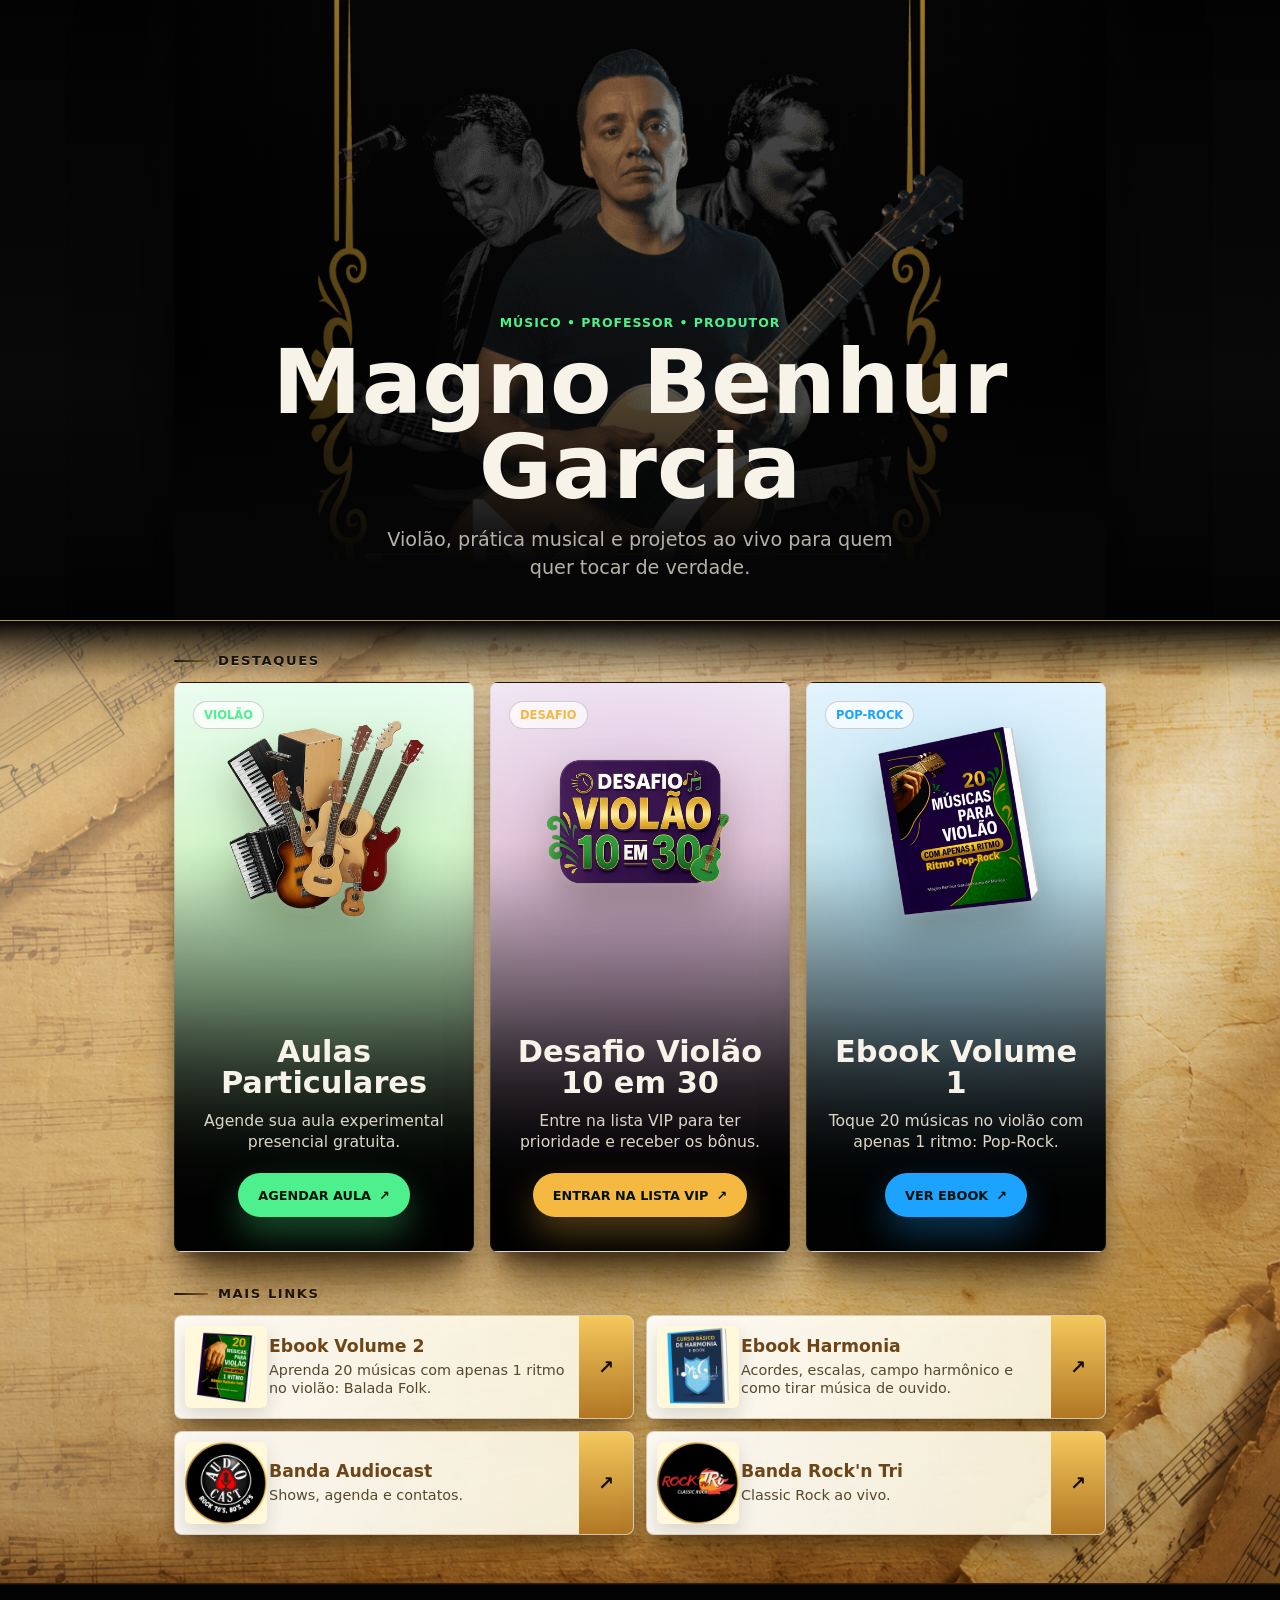
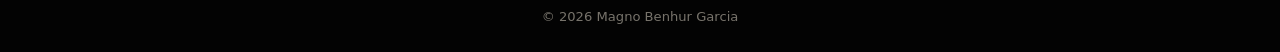
==== index.html @ 5ca04ff6 "Cria mini-site editavel" ====
<!doctype html>
<html lang="pt-BR">
  <head>
    <meta charset="utf-8">
    <meta name="viewport" content="width=device-width, initial-scale=1">
    <title>Magno Benhur Garcia | Links</title>
    <meta name="description" content="Aulas de violão, ebooks, desafio e projetos musicais de Magno Benhur Garcia.">
    <meta name="theme-color" content="#060807">
    <meta property="og:title" content="Magno Benhur Garcia | Links">
    <meta property="og:description" content="Aulas, ebooks, desafio e bandas em um só lugar.">
    <meta property="og:image" content="assets/magno.png">
    <link rel="stylesheet" href="styles.css">
  </head>
  <body>
    <header class="hero-band">
      <div class="page-shell page-shell--hero">
        <section class="hero" aria-labelledby="profile-name">
          <img class="hero__image" src="assets/magno.png" alt="Magno Benhur Garcia" width="1080" height="1080">
          <div class="hero__shade"></div>
          <div class="hero__content">
            <p class="eyebrow">Músico • Professor • Produtor</p>
            <h1 id="profile-name">Magno Benhur Garcia</h1>
            <p class="hero__copy">Violão, prática musical e projetos ao vivo para quem quer tocar de verdade.</p>
          </div>
        </section>
      </div>
    </header>

    <main>
      <div class="music-band">
        <div class="music-band__texture" aria-hidden="true"></div>
        <div class="page-shell page-shell--content">
      <section class="featured" aria-labelledby="featured-title">
        <div class="section-heading">
          <span class="section-heading__mark" aria-hidden="true"></span>
          <h2 id="featured-title">Destaques</h2>
        </div>
        <div id="featured-links" class="featured-grid"></div>
      </section>

      <section class="quick-links" aria-labelledby="quick-title">
        <div class="section-heading section-heading--secondary">
          <span class="section-heading__mark" aria-hidden="true"></span>
          <h2 id="quick-title">Mais links</h2>
        </div>
        <div id="quick-links" class="link-grid"></div>
      </section>
        </div>
      </div>
    </main>

    <footer class="footer">
      <p>© 2026 Magno Benhur Garcia</p>
    </footer>

    <script src="app.js"></script>
  </body>
</html>
---- styles.css ----
:root {
  color-scheme: dark;
  --bg: #050605;
  --panel: #0d100e;
  --panel-soft: #151816;
  --stage: #ead49a;
  --stage-deep: #9b7a3c;
  --text: #f7f3e8;
  --muted: #b7b2a6;
  --ink: #17120a;
  --line: rgba(61, 40, 9, 0.16);
  --green: #4df08c;
  --gold: #f5b942;
  --blue: #1ca3ff;
  --shadow: 0 24px 70px rgba(0, 0, 0, 0.45);
}

* {
  box-sizing: border-box;
}

html {
  min-height: 100%;
  background: var(--bg);
}

body {
  min-height: 100%;
  margin: 0;
  font-family: Inter, ui-sans-serif, system-ui, -apple-system, BlinkMacSystemFont, "Segoe UI", sans-serif;
  background: #030303;
  color: var(--text);
}

a {
  color: inherit;
  text-decoration: none;
}

.page-shell {
  width: min(100%, 980px);
  margin: 0 auto;
  padding: 0 16px;
}

.page-shell--hero {
  padding-bottom: 0;
}

.page-shell--content {
  position: relative;
  z-index: 1;
  padding-top: 32px;
  padding-bottom: 48px;
}

.hero-band {
  background:
    radial-gradient(circle at 50% 12%, rgba(255, 255, 255, 0.06), transparent 32rem),
    linear-gradient(180deg, #030303 0%, #080908 62%, #030303 100%);
}

.hero {
  position: relative;
  min-height: 540px;
  display: grid;
  align-items: end;
  overflow: hidden;
  border-radius: 0 0 8px 8px;
  background: #050505;
  box-shadow: 0 24px 90px rgba(0, 0, 0, 0.62);
}

.hero::before {
  content: "";
  position: absolute;
  inset: 0;
  background:
    linear-gradient(90deg, rgba(255, 255, 255, 0.035) 1px, transparent 1px),
    linear-gradient(rgba(255, 255, 255, 0.025) 1px, transparent 1px);
  background-size: 28px 28px;
  mask-image: linear-gradient(to bottom, rgba(0, 0, 0, 0.3), transparent 72%);
}

.hero__image {
  position: absolute;
  inset: -70px 0 auto;
  width: 100%;
  height: min(92vw, 720px);
  object-fit: cover;
  object-position: center top;
  opacity: 0.94;
}

.hero__shade {
  position: absolute;
  inset: 0;
  background:
    linear-gradient(180deg, rgba(0, 0, 0, 0.02) 0%, rgba(0, 0, 0, 0.5) 56%, #050505 91%),
    linear-gradient(90deg, rgba(0, 0, 0, 0.58), transparent 24%, transparent 76%, rgba(0, 0, 0, 0.58));
}

.hero__content {
  position: relative;
  z-index: 1;
  padding: 0 clamp(20px, 5vw, 56px) 38px;
  text-align: center;
}

.eyebrow {
  margin: 0 0 10px;
  color: var(--green);
  font-size: 0.78rem;
  font-weight: 800;
  letter-spacing: 0.08em;
  text-transform: uppercase;
}

h1,
h2,
h3,
p {
  margin: 0;
}

h1 {
  font-size: clamp(2.45rem, 9vw, 5.6rem);
  line-height: 0.95;
  letter-spacing: 0;
}

.hero__copy {
  max-width: 540px;
  margin: 16px auto 0;
  color: var(--muted);
  font-size: clamp(1rem, 3.2vw, 1.2rem);
  line-height: 1.45;
}

.music-band {
  position: relative;
  overflow: hidden;
  background:
    linear-gradient(180deg, #050605 0%, rgba(5, 6, 5, 0) 58px),
    linear-gradient(180deg, rgba(255, 248, 221, 0.16), rgba(112, 73, 24, 0.1)),
    url("assets/partitura-vintage-bg.png") center top / cover no-repeat;
  border-top: 1px solid rgba(228, 190, 104, 0.78);
  border-bottom: 1px solid rgba(94, 62, 20, 0.5);
}

.music-band::before,
.music-band::after,
.music-band__texture {
  content: "";
  position: absolute;
  pointer-events: none;
}

.music-band::before {
  inset: 0;
  background:
    linear-gradient(90deg, rgba(255, 246, 211, 0.28), rgba(255, 255, 255, 0.08) 44%, rgba(82, 47, 12, 0.08)),
    radial-gradient(circle at 48% 22%, rgba(255, 255, 255, 0.32), transparent 24rem),
    linear-gradient(180deg, rgba(255, 255, 255, 0.1), rgba(69, 42, 13, 0.18));
  opacity: 1;
  mask-image: linear-gradient(180deg, transparent 0%, #000 6%, #000 92%, transparent 100%);
}

.music-band::after {
  inset: 0;
  background: linear-gradient(180deg, rgba(5, 5, 4, 0.1), transparent 18%, transparent 78%, rgba(5, 5, 4, 0.1));
  opacity: 1;
}

.music-band__texture {
  display: none;
}

.featured,
.quick-links {
  padding-top: 0;
}

h2 {
  margin: 0;
  font-size: 0.82rem;
  letter-spacing: 0.12em;
  text-transform: uppercase;
  color: var(--ink);
  text-shadow: 0 1px 0 rgba(255, 255, 255, 0.34);
}

.section-heading {
  display: flex;
  align-items: center;
  gap: 10px;
  margin-bottom: 14px;
}

.section-heading--secondary {
  margin-top: 34px;
}

.section-heading__mark {
  width: 34px;
  height: 2px;
  border-radius: 999px;
  background: linear-gradient(90deg, #17120a, #8b642c);
  box-shadow: 0 0 18px rgba(255, 244, 204, 0.3);
}

.featured-grid {
  display: grid;
  gap: 16px;
}

.feature-card {
  position: relative;
  min-height: 390px;
  display: grid;
  align-content: end;
  overflow: hidden;
  border: 1px solid var(--line);
  border-radius: 8px;
  background:
    linear-gradient(180deg, rgba(255, 255, 255, 0.88) 0%, rgba(255, 247, 218, 0.58) 28%, rgba(7, 9, 7, 0.94) 84%),
    var(--surface);
  box-shadow:
    0 34px 34px -18px rgba(41, 24, 6, 0.68),
    0 18px 16px -16px rgba(28, 17, 5, 0.58),
    0 54px 76px -42px rgba(91, 57, 16, 0.52),
    0 8px 0 rgba(255, 255, 255, 0.18) inset;
  filter: drop-shadow(0 10px 10px rgba(42, 25, 7, 0.24));
  transition: transform 180ms ease, border-color 180ms ease;
}

.feature-card:focus-visible,
.quick-card:focus-visible {
  outline: 3px solid var(--green);
  outline-offset: 4px;
}

.feature-card:hover {
  transform: translateY(-5px);
  border-color: rgba(255, 255, 255, 0.26);
}

.feature-card::after {
  content: "";
  position: absolute;
  inset: 0;
  z-index: 1;
  background:
    linear-gradient(180deg, rgba(255, 255, 255, 0.32) 0%, rgba(255, 255, 255, 0.08) 34%, rgba(0, 0, 0, 0.2) 56%, rgba(0, 0, 0, 0.93) 91%),
    radial-gradient(circle at 50% 28%, var(--glow), transparent 25rem);
  pointer-events: none;
}

.feature-card--green {
  --accent: var(--green);
  --surface: #d9f0c9;
  --glow: rgba(77, 240, 140, 0.3);
}

.feature-card--gold {
  --accent: var(--gold);
  --surface: #ffe7ad;
  --glow: rgba(245, 185, 66, 0.36);
}

.feature-card--purple {
  --accent: var(--gold);
  --surface: #e8ccf3;
  --glow: rgba(137, 54, 157, 0.32);
}

.feature-card--blue {
  --accent: var(--blue);
  --surface: #d8eef5;
  --glow: rgba(28, 163, 255, 0.34);
}

.feature-card--red {
  --accent: #ff5a4f;
  --surface: #f3d0c7;
  --glow: rgba(255, 90, 79, 0.28);
}

.feature-card--dark {
  --accent: #f5b942;
  --surface: #d7d0bd;
  --glow: rgba(23, 18, 10, 0.24);
}

.feature-card__image {
  position: absolute;
  top: 18px;
  left: 50%;
  z-index: 2;
  width: min(68%, 360px);
  aspect-ratio: 1;
  transform: translateX(-50%);
  object-fit: contain;
  filter:
    drop-shadow(0 22px 20px rgba(38, 28, 8, 0.28))
    drop-shadow(0 3px 2px rgba(255, 255, 255, 0.12));
}

.feature-card__tag {
  position: absolute;
  top: 18px;
  left: 18px;
  z-index: 3;
  border: 1px solid rgba(23, 18, 10, 0.18);
  border-radius: 999px;
  padding: 6px 10px;
  background: rgba(255, 255, 255, 0.7);
  color: var(--accent);
  font-size: 0.72rem;
  font-weight: 800;
  text-transform: uppercase;
}

.feature-card__body {
  position: relative;
  z-index: 3;
  padding: 0 22px 24px;
  text-align: center;
}

.feature-card h3 {
  max-width: 620px;
  margin: 0 auto;
  font-size: clamp(1.8rem, 7vw, 3.15rem);
  line-height: 1;
}

.feature-card p {
  max-width: 520px;
  margin: 12px auto 20px;
  color: #ddd6c8;
  font-size: 1rem;
  line-height: 1.38;
}

.feature-card__cta {
  display: inline-flex;
  min-height: 46px;
  align-items: center;
  justify-content: center;
  gap: 8px;
  border-radius: 999px;
  padding: 0 22px;
  background: var(--accent);
  color: #031107;
  font-size: 0.84rem;
  font-weight: 900;
  text-transform: uppercase;
  box-shadow: 0 16px 35px color-mix(in srgb, var(--accent) 32%, transparent);
}

.link-grid {
  display: grid;
  gap: 12px;
}

.quick-card {
  position: relative;
  min-height: 104px;
  display: grid;
  grid-template-columns: 82px 1fr 54px;
  align-items: center;
  overflow: hidden;
  border: 1px solid rgba(91, 62, 25, 0.22);
  border-radius: 8px;
  background:
    linear-gradient(90deg, rgba(255, 255, 255, 0.93) 0%, rgba(255, 249, 226, 0.9) 100%),
    linear-gradient(135deg, rgba(245, 185, 66, 0.28), rgba(126, 82, 28, 0.12));
  box-shadow:
    0 18px 24px -14px rgba(46, 28, 8, 0.58),
    0 34px 46px -30px rgba(96, 61, 18, 0.5);
  filter: drop-shadow(0 7px 7px rgba(42, 25, 7, 0.18));
  transition: transform 180ms ease, border-color 180ms ease;
}

.quick-card:hover {
  transform: translateY(-4px);
  border-color: rgba(123, 88, 37, 0.54);
}

.quick-card__image {
  width: 82px;
  height: 82px;
  margin-left: 10px;
  border-radius: 6px;
  object-fit: cover;
  background: #fff8db;
  box-shadow: 0 8px 18px rgba(48, 34, 8, 0.14);
}

.quick-card__content {
  min-width: 0;
  padding: 14px 12px;
}

.quick-card strong {
  display: block;
  margin-bottom: 5px;
  color: #6d4517;
  font-size: 1.08rem;
  line-height: 1.05;
}

.quick-card small {
  display: block;
  color: #55472d;
  font-size: 0.9rem;
  line-height: 1.25;
}

.quick-card__arrow {
  height: 100%;
  display: grid;
  place-items: center;
  background: linear-gradient(180deg, #f4c85c, #b17724);
  color: #160d04;
  font-size: 1.2rem;
  font-weight: 900;
}

.footer {
  background: #030303;
  border-top: 1px solid rgba(255, 255, 255, 0.06);
  padding: 24px 16px 28px;
  color: #77736b;
  font-size: 0.82rem;
  text-align: center;
}

.error-message {
  border: 1px solid rgba(255, 255, 255, 0.16);
  border-radius: 8px;
  padding: 18px;
  background: #210d0d;
  color: #ffd1d1;
}

@media (min-width: 760px) {
  .page-shell {
    padding-inline: 24px;
  }

  .hero {
    min-height: 620px;
  }

  .featured-grid {
    grid-template-columns: repeat(3, minmax(0, 1fr));
  }

  .feature-card {
    min-height: 570px;
  }

  .feature-card__image {
    top: 32px;
    width: min(72%, 310px);
  }

  .feature-card__body {
    padding-inline: 20px;
    padding-bottom: 34px;
  }

  .feature-card h3 {
    font-size: clamp(1.9rem, 2.25vw, 2.25rem);
    line-height: 1.02;
  }

  .feature-card p {
    font-size: 0.98rem;
  }

  .feature-card__cta {
    min-height: 44px;
    padding-inline: 20px;
    font-size: 0.8rem;
  }

  .link-grid {
    grid-template-columns: repeat(2, minmax(0, 1fr));
  }
}

@media (max-width: 759px) {
  .page-shell {
    padding-inline: 12px;
  }

  .hero {
    min-height: 500px;
  }

  .hero__image {
    top: -45px;
    height: 455px;
  }

  .feature-card {
    min-height: 0;
    display: flex;
    flex-direction: column;
    justify-content: space-between;
    padding-top: 1px;
  }

  .feature-card__image {
    position: relative;
    top: auto;
    left: auto;
    width: min(56%, 230px);
    margin: 58px auto 24px;
    transform: none;
  }

  .feature-card__body {
    padding: 0 22px 28px;
  }

  .feature-card h3 {
    font-size: clamp(1.75rem, 6.4vw, 2.25rem);
    line-height: 1.02;
  }

  .feature-card p {
    margin-top: 10px;
    margin-bottom: 18px;
    font-size: 0.96rem;
  }

  .quick-card {
    grid-template-columns: 74px 1fr 48px;
  }

  .quick-card__image {
    width: 64px;
    height: 64px;
  }
}
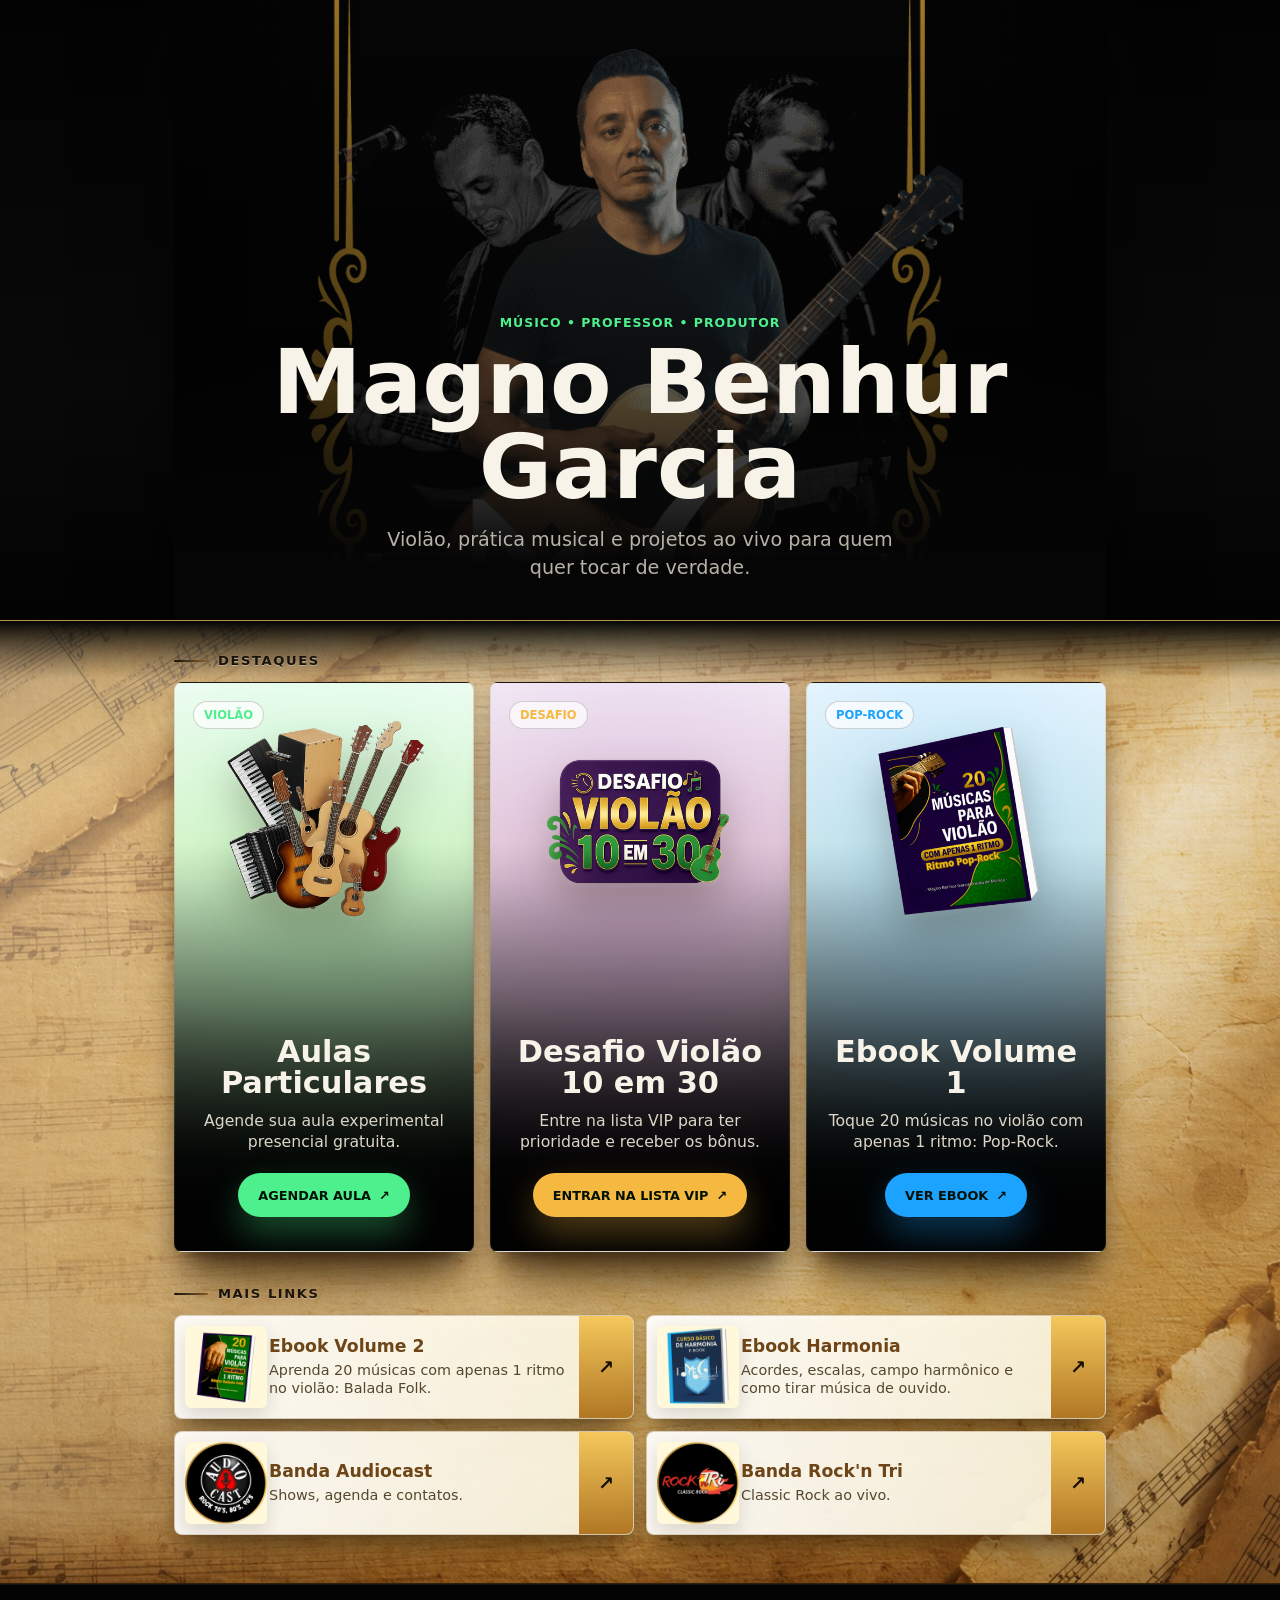
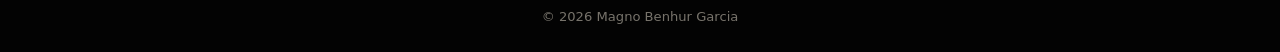
==== commit db1a2fab: "Melhora estabilidade e entrega de imagens" ====
--- a/index.html
+++ b/index.html
@@ -9,13 +9,14 @@
     <meta property="og:title" content="Magno Benhur Garcia | Links">
     <meta property="og:description" content="Aulas, ebooks, desafio e bandas em um só lugar.">
     <meta property="og:image" content="assets/magno.png">
+    <link rel="preload" as="image" href="assets/magno.png" fetchpriority="high">
     <link rel="stylesheet" href="styles.css">
   </head>
   <body>
     <header class="hero-band">
       <div class="page-shell page-shell--hero">
         <section class="hero" aria-labelledby="profile-name">
-          <img class="hero__image" src="assets/magno.png" alt="Magno Benhur Garcia" width="1080" height="1080">
+          <img class="hero__image" src="assets/magno.png" alt="Magno Benhur Garcia" width="1080" height="1080" fetchpriority="high" decoding="async">
           <div class="hero__shade"></div>
           <div class="hero__content">
             <p class="eyebrow">Músico • Professor • Produtor</p>
--- a/styles.css
+++ b/styles.css
@@ -143,7 +143,7 @@
   background:
     linear-gradient(180deg, #050605 0%, rgba(5, 6, 5, 0) 58px),
     linear-gradient(180deg, rgba(255, 248, 221, 0.16), rgba(112, 73, 24, 0.1)),
-    url("assets/partitura-vintage-bg.png") center top / cover no-repeat;
+    url("assets/partitura-vintage-bg.jpg") center top / cover no-repeat;
   border-top: 1px solid rgba(228, 190, 104, 0.78);
   border-bottom: 1px solid rgba(94, 62, 20, 0.5);
 }
@@ -212,6 +212,7 @@
 .featured-grid {
   display: grid;
   gap: 16px;
+  min-height: 1320px;
 }
 
 .feature-card {
@@ -362,6 +363,7 @@
 .link-grid {
   display: grid;
   gap: 12px;
+  min-height: 440px;
 }
 
 .quick-card {
@@ -456,6 +458,7 @@
 
   .featured-grid {
     grid-template-columns: repeat(3, minmax(0, 1fr));
+    min-height: 570px;
   }
 
   .feature-card {
@@ -489,6 +492,7 @@
 
   .link-grid {
     grid-template-columns: repeat(2, minmax(0, 1fr));
+    min-height: 220px;
   }
 }
 
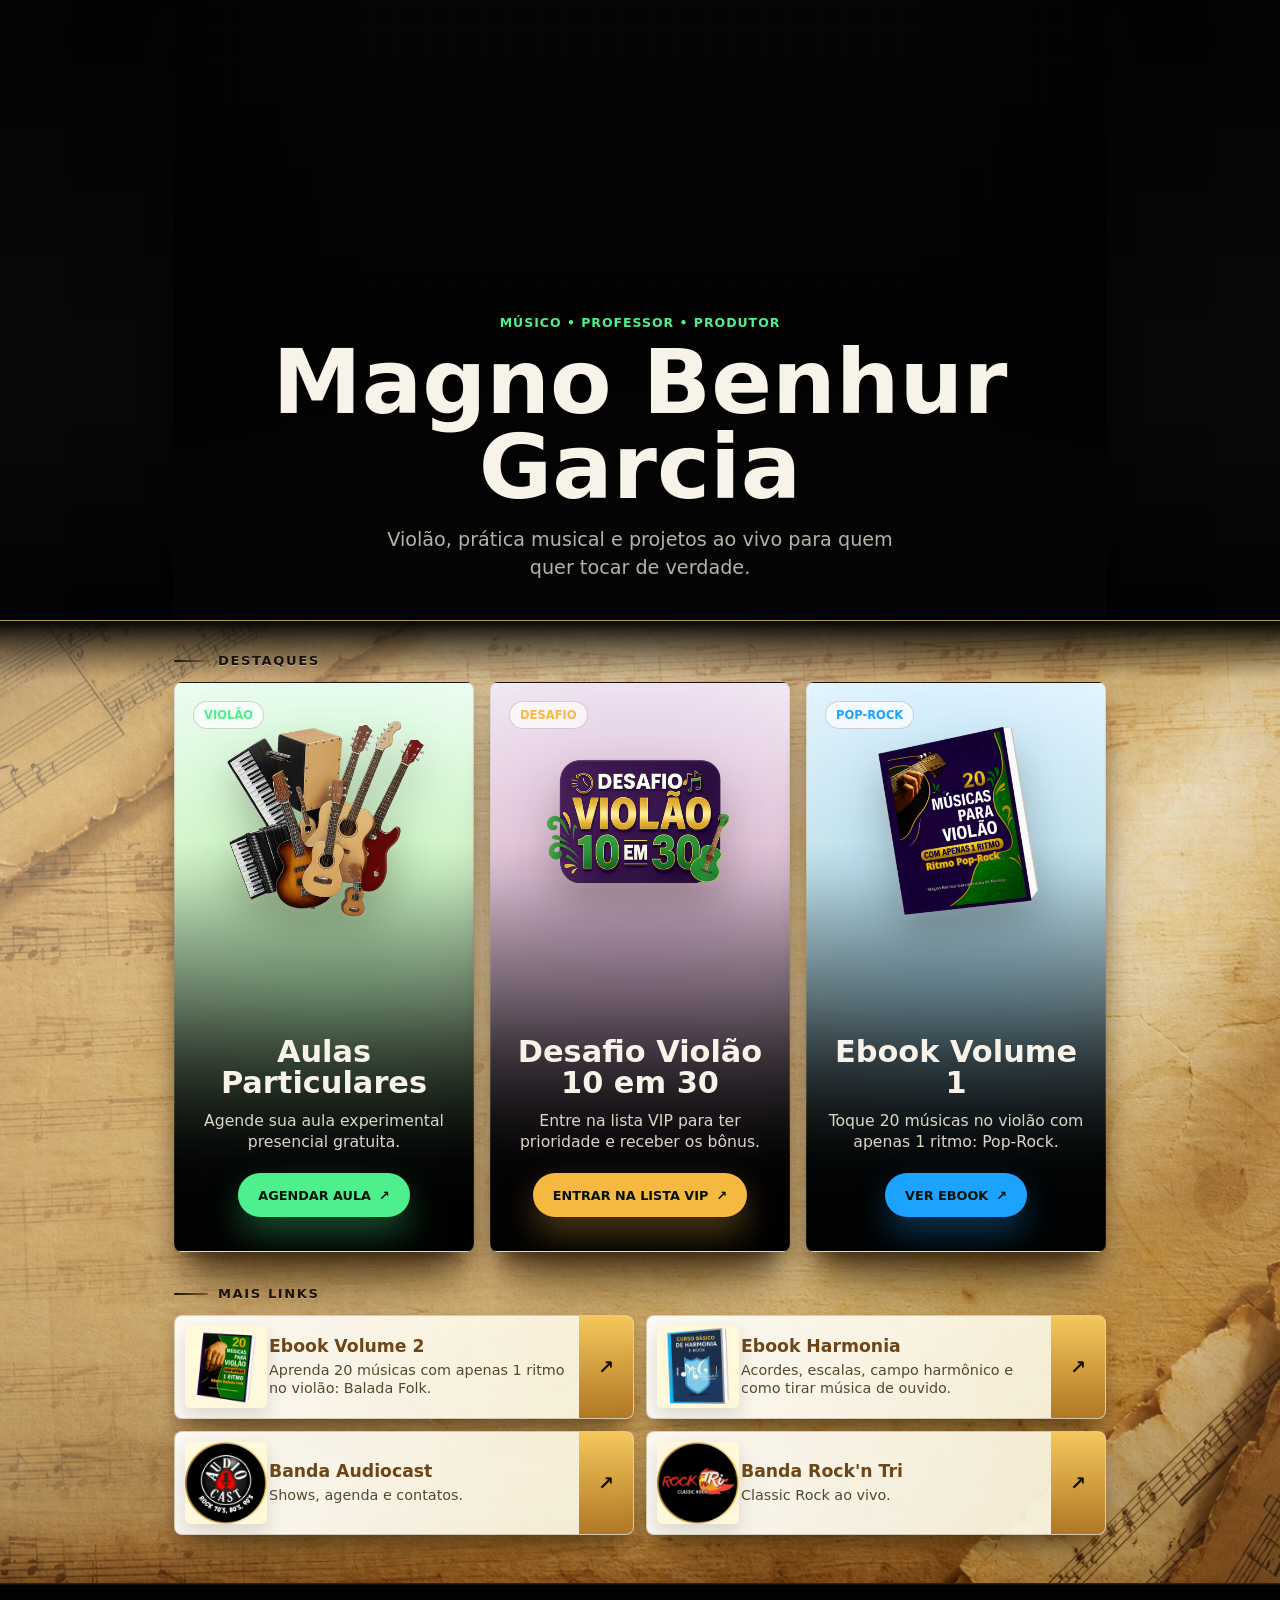
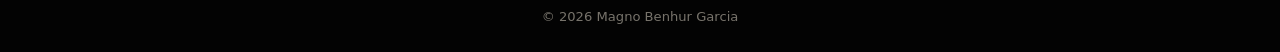
==== commit 5f2381ad: "Otimiza imagens para mobile" ====
--- a/index.html
+++ b/index.html
@@ -9,14 +9,25 @@
     <meta property="og:title" content="Magno Benhur Garcia | Links">
     <meta property="og:description" content="Aulas, ebooks, desafio e bandas em um só lugar.">
     <meta property="og:image" content="assets/magno.png">
-    <link rel="preload" as="image" href="assets/magno.png" fetchpriority="high">
+    <link rel="preload" as="image" href="assets/magno-hero-mobile.jpg" media="(max-width: 759px)" fetchpriority="high">
+    <link rel="preload" as="image" href="assets/magno.png" media="(min-width: 760px)" fetchpriority="high">
     <link rel="stylesheet" href="styles.css">
   </head>
   <body>
     <header class="hero-band">
       <div class="page-shell page-shell--hero">
         <section class="hero" aria-labelledby="profile-name">
-          <img class="hero__image" src="assets/magno.png" alt="Magno Benhur Garcia" width="1080" height="1080" fetchpriority="high" decoding="async">
+          <picture>
+            <source media="(max-width: 759px)" srcset="assets/magno-hero-mobile.jpg">
+            <img
+              class="hero__image"
+              src="assets/magno.png"
+              alt="Magno Benhur Garcia"
+              width="1080"
+              height="1080"
+              fetchpriority="high"
+              decoding="async">
+          </picture>
           <div class="hero__shade"></div>
           <div class="hero__content">
             <p class="eyebrow">Músico • Professor • Produtor</p>
--- a/styles.css
+++ b/styles.css
@@ -212,7 +212,6 @@
 .featured-grid {
   display: grid;
   gap: 16px;
-  min-height: 1320px;
 }
 
 .feature-card {
@@ -363,7 +362,6 @@
 .link-grid {
   display: grid;
   gap: 12px;
-  min-height: 440px;
 }
 
 .quick-card {
@@ -510,6 +508,13 @@
     height: 455px;
   }
 
+  .music-band {
+    background:
+      linear-gradient(180deg, #050605 0%, rgba(5, 6, 5, 0) 58px),
+      linear-gradient(180deg, rgba(255, 248, 221, 0.16), rgba(112, 73, 24, 0.1)),
+      url("assets/partitura-vintage-bg-mobile.jpg") center top / cover no-repeat;
+  }
+
   .feature-card {
     min-height: 0;
     display: flex;
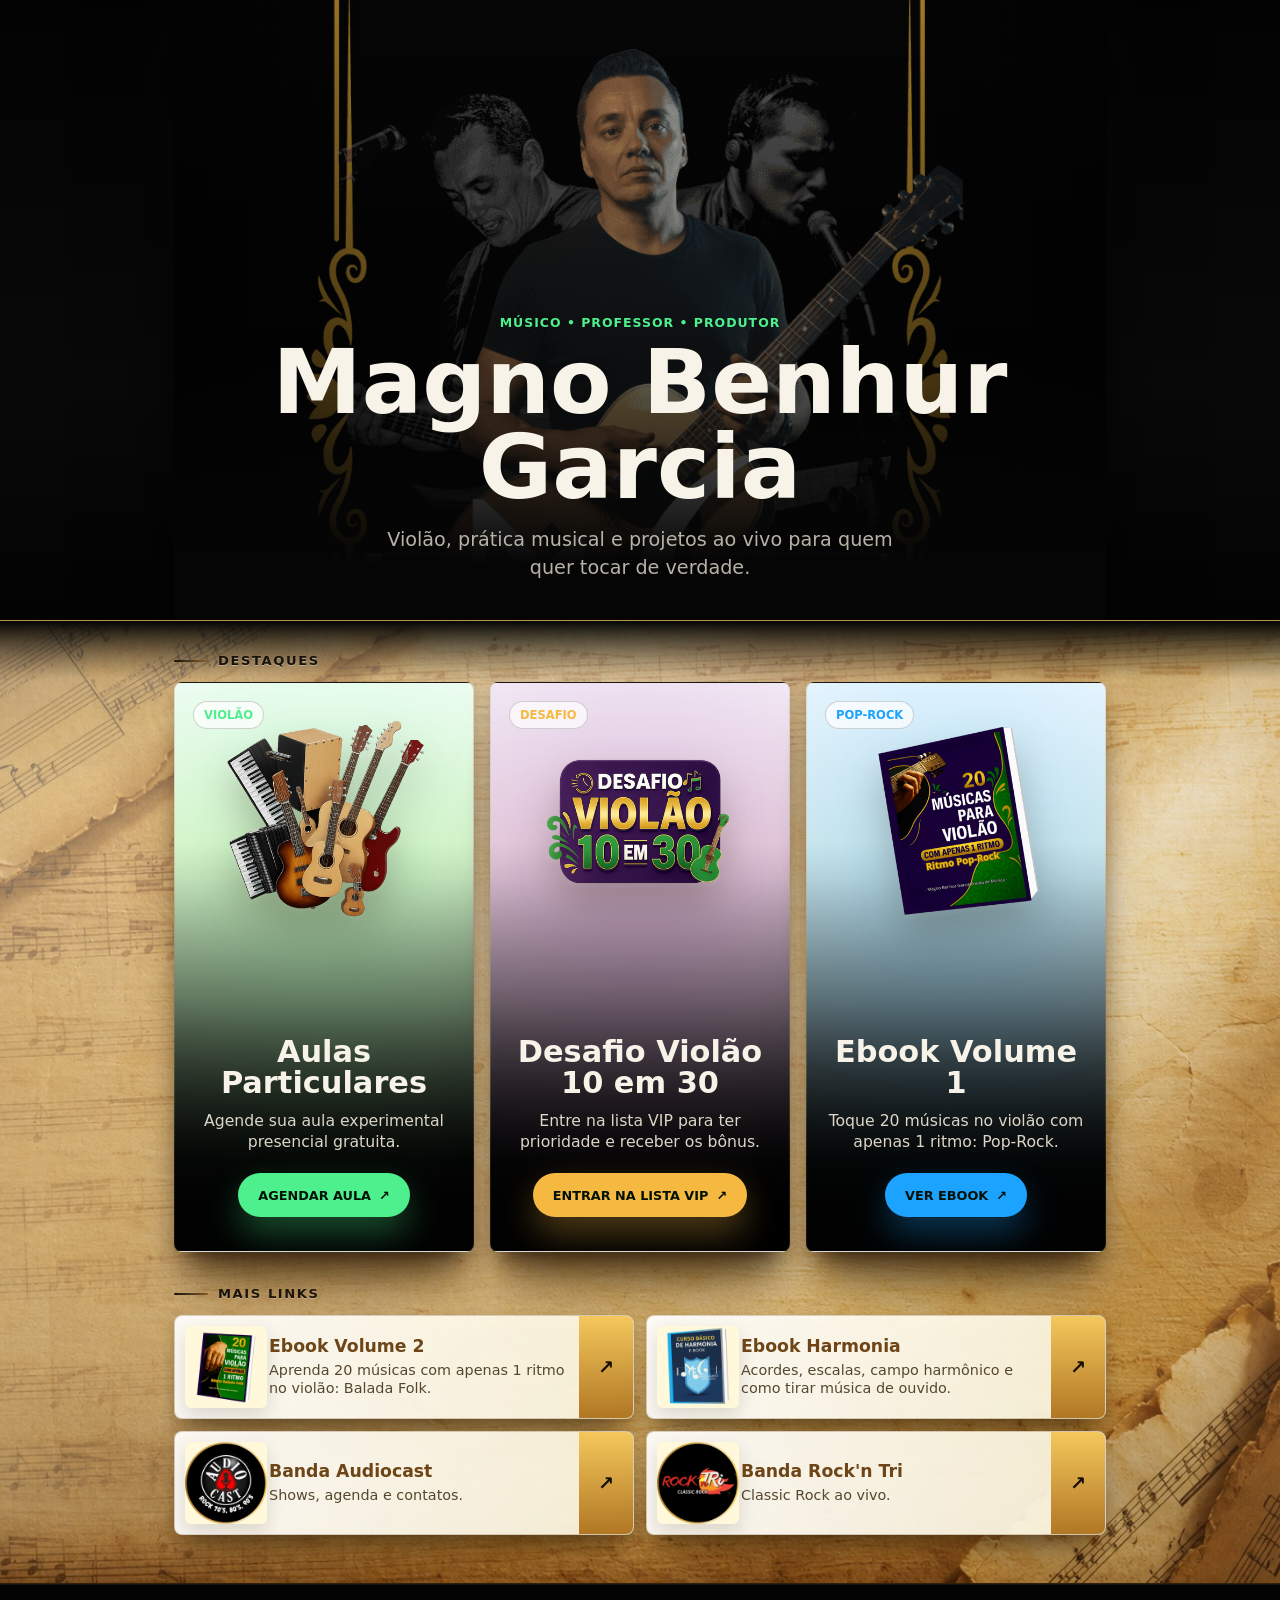
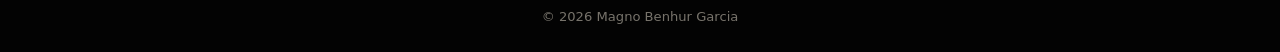
==== commit 33153744: "Corrige imagem do cabecalho mobile" ====
--- a/index.html
+++ b/index.html
@@ -9,25 +9,14 @@
     <meta property="og:title" content="Magno Benhur Garcia | Links">
     <meta property="og:description" content="Aulas, ebooks, desafio e bandas em um só lugar.">
     <meta property="og:image" content="assets/magno.png">
-    <link rel="preload" as="image" href="assets/magno-hero-mobile.jpg" media="(max-width: 759px)" fetchpriority="high">
-    <link rel="preload" as="image" href="assets/magno.png" media="(min-width: 760px)" fetchpriority="high">
+    <link rel="preload" as="image" href="assets/magno.png" fetchpriority="high">
     <link rel="stylesheet" href="styles.css">
   </head>
   <body>
     <header class="hero-band">
       <div class="page-shell page-shell--hero">
         <section class="hero" aria-labelledby="profile-name">
-          <picture>
-            <source media="(max-width: 759px)" srcset="assets/magno-hero-mobile.jpg">
-            <img
-              class="hero__image"
-              src="assets/magno.png"
-              alt="Magno Benhur Garcia"
-              width="1080"
-              height="1080"
-              fetchpriority="high"
-              decoding="async">
-          </picture>
+          <img class="hero__image" src="assets/magno.png" alt="Magno Benhur Garcia" width="1080" height="1080" fetchpriority="high" decoding="async">
           <div class="hero__shade"></div>
           <div class="hero__content">
             <p class="eyebrow">Músico • Professor • Produtor</p>
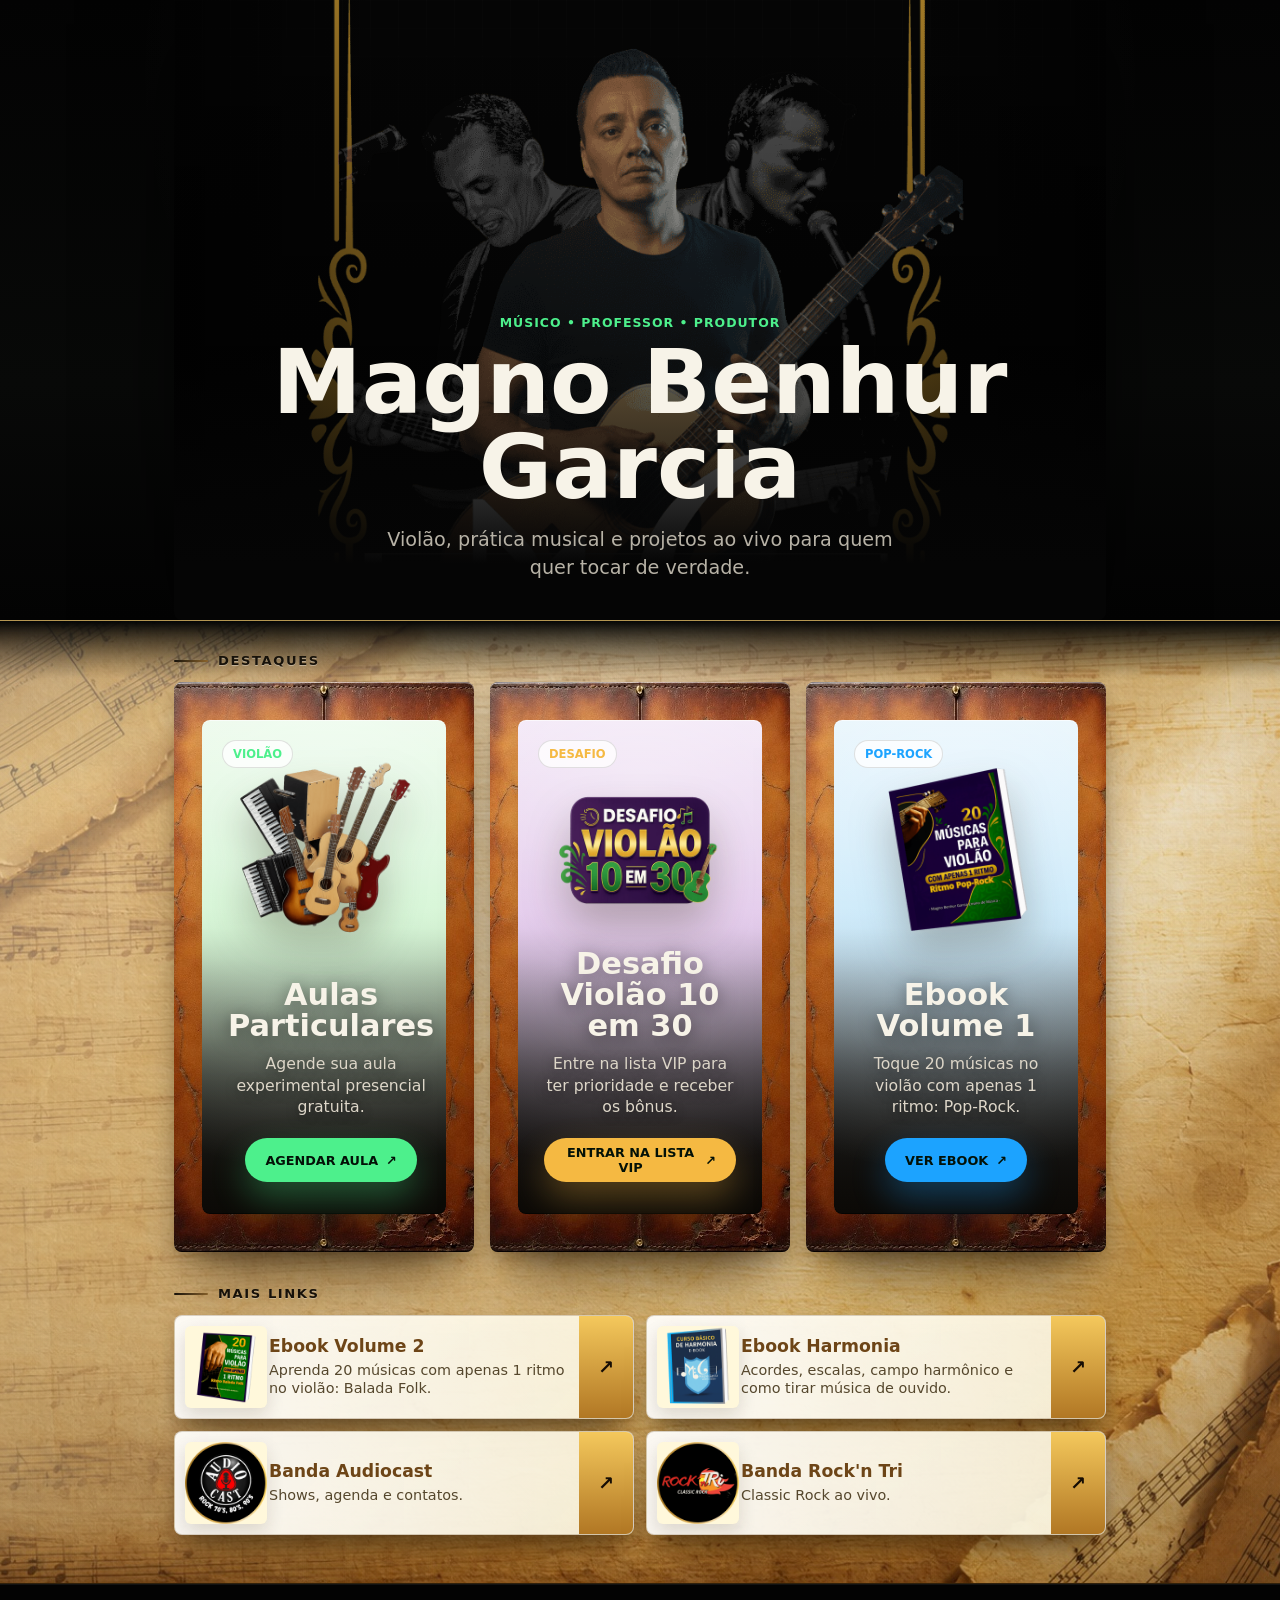
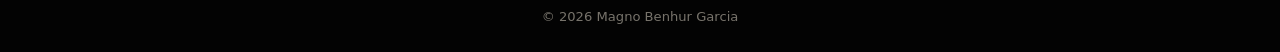
==== commit b7dac754: "Simplifica editor e permite trocar foto do perfil" ====
--- a/index.html
+++ b/index.html
@@ -16,7 +16,7 @@
     <header class="hero-band">
       <div class="page-shell page-shell--hero">
         <section class="hero" aria-labelledby="profile-name">
-          <img class="hero__image" src="assets/magno.png" alt="Magno Benhur Garcia" width="1080" height="1080" fetchpriority="high" decoding="async">
+          <img id="profile-image" class="hero__image" src="assets/magno.png" alt="Magno Benhur Garcia" width="1080" height="1080" fetchpriority="high" decoding="async">
           <div class="hero__shade"></div>
           <div class="hero__content">
             <p class="eyebrow">Músico • Professor • Produtor</p>
--- a/styles.css
+++ b/styles.css
@@ -220,17 +220,15 @@
   display: grid;
   align-content: end;
   overflow: hidden;
-  border: 1px solid var(--line);
+  border: 0;
   border-radius: 8px;
-  background:
-    linear-gradient(180deg, rgba(255, 255, 255, 0.88) 0%, rgba(255, 247, 218, 0.58) 28%, rgba(7, 9, 7, 0.94) 84%),
-    var(--surface);
+  background: url("assets/leather-card-cover.jpg") center / cover no-repeat;
   box-shadow:
-    0 34px 34px -18px rgba(41, 24, 6, 0.68),
-    0 18px 16px -16px rgba(28, 17, 5, 0.58),
-    0 54px 76px -42px rgba(91, 57, 16, 0.52),
-    0 8px 0 rgba(255, 255, 255, 0.18) inset;
-  filter: drop-shadow(0 10px 10px rgba(42, 25, 7, 0.24));
+    0 38px 54px -28px rgba(36, 20, 5, 0.66),
+    0 16px 24px -22px rgba(28, 17, 5, 0.58),
+    inset 0 1px 0 rgba(255, 255, 255, 0.48),
+    inset 0 -1px 0 rgba(0, 0, 0, 0.48);
+  filter: drop-shadow(0 9px 9px rgba(42, 25, 7, 0.2));
   transition: transform 180ms ease, border-color 180ms ease;
 }
 
@@ -248,12 +246,25 @@
 .feature-card::after {
   content: "";
   position: absolute;
-  inset: 0;
+  inset: 38px 28px 38px;
   z-index: 1;
-  background:
-    linear-gradient(180deg, rgba(255, 255, 255, 0.32) 0%, rgba(255, 255, 255, 0.08) 34%, rgba(0, 0, 0, 0.2) 56%, rgba(0, 0, 0, 0.93) 91%),
-    radial-gradient(circle at 50% 28%, var(--glow), transparent 25rem);
+  border-radius: 8px;
+  background:
+    radial-gradient(circle at 50% 14%, rgba(255, 255, 255, 0.54), transparent 24rem),
+    linear-gradient(180deg, rgba(255, 255, 255, 0.5) 0%, rgba(255, 255, 255, 0.08) 48%, rgba(15, 12, 8, 0.76) 100%),
+    linear-gradient(180deg, rgba(255, 255, 255, 0.18) 0%, rgba(255, 255, 255, 0) 38%, rgba(0, 0, 0, 0.18) 64%, rgba(0, 0, 0, 0.9) 100%),
+    linear-gradient(180deg, rgba(13, 11, 8, 0) 42%, rgba(3, 3, 3, 0.58) 72%, rgba(0, 0, 0, 0.96) 100%),
+    radial-gradient(circle at 50% 26%, var(--glow), transparent 23rem),
+    var(--surface);
+  box-shadow:
+    inset 0 1px 0 rgba(255, 255, 255, 0.65),
+    inset 0 -1px 0 rgba(0, 0, 0, 0.55),
+    0 18px 36px -24px rgba(0, 0, 0, 0.7);
   pointer-events: none;
+}
+
+.feature-card::before {
+  content: none;
 }
 
 .feature-card--green {
@@ -294,7 +305,7 @@
 
 .feature-card__image {
   position: absolute;
-  top: 18px;
+  top: 56px;
   left: 50%;
   z-index: 2;
   width: min(68%, 360px);
@@ -308,13 +319,14 @@
 
 .feature-card__tag {
   position: absolute;
-  top: 18px;
-  left: 18px;
-  z-index: 3;
-  border: 1px solid rgba(23, 18, 10, 0.18);
+  top: 58px;
+  left: 48px;
+  z-index: 5;
+  border: 1px solid rgba(23, 18, 10, 0.12);
   border-radius: 999px;
   padding: 6px 10px;
-  background: rgba(255, 255, 255, 0.7);
+  background: rgba(255, 255, 255, 0.78);
+  box-shadow: 0 10px 22px -16px rgba(25, 16, 5, 0.5);
   color: var(--accent);
   font-size: 0.72rem;
   font-weight: 800;
@@ -323,8 +335,8 @@
 
 .feature-card__body {
   position: relative;
-  z-index: 3;
-  padding: 0 22px 24px;
+  z-index: 5;
+  padding: 0 54px 62px;
   text-align: center;
 }
 
@@ -333,6 +345,7 @@
   margin: 0 auto;
   font-size: clamp(1.8rem, 7vw, 3.15rem);
   line-height: 1;
+  text-shadow: 0 3px 18px rgba(0, 0, 0, 0.5);
 }
 
 .feature-card p {
@@ -341,6 +354,7 @@
   color: #ddd6c8;
   font-size: 1rem;
   line-height: 1.38;
+  text-shadow: 0 2px 12px rgba(0, 0, 0, 0.56);
 }
 
 .feature-card__cta {
@@ -464,13 +478,13 @@
   }
 
   .feature-card__image {
-    top: 32px;
-    width: min(72%, 310px);
+    top: 76px;
+    width: min(62%, 270px);
   }
 
   .feature-card__body {
-    padding-inline: 20px;
-    padding-bottom: 34px;
+    padding-inline: 54px;
+    padding-bottom: 70px;
   }
 
   .feature-card h3 {
@@ -527,13 +541,13 @@
     position: relative;
     top: auto;
     left: auto;
-    width: min(56%, 230px);
-    margin: 58px auto 24px;
+    width: min(54%, 220px);
+    margin: 80px auto 24px;
     transform: none;
   }
 
   .feature-card__body {
-    padding: 0 22px 28px;
+    padding: 0 42px 58px;
   }
 
   .feature-card h3 {
